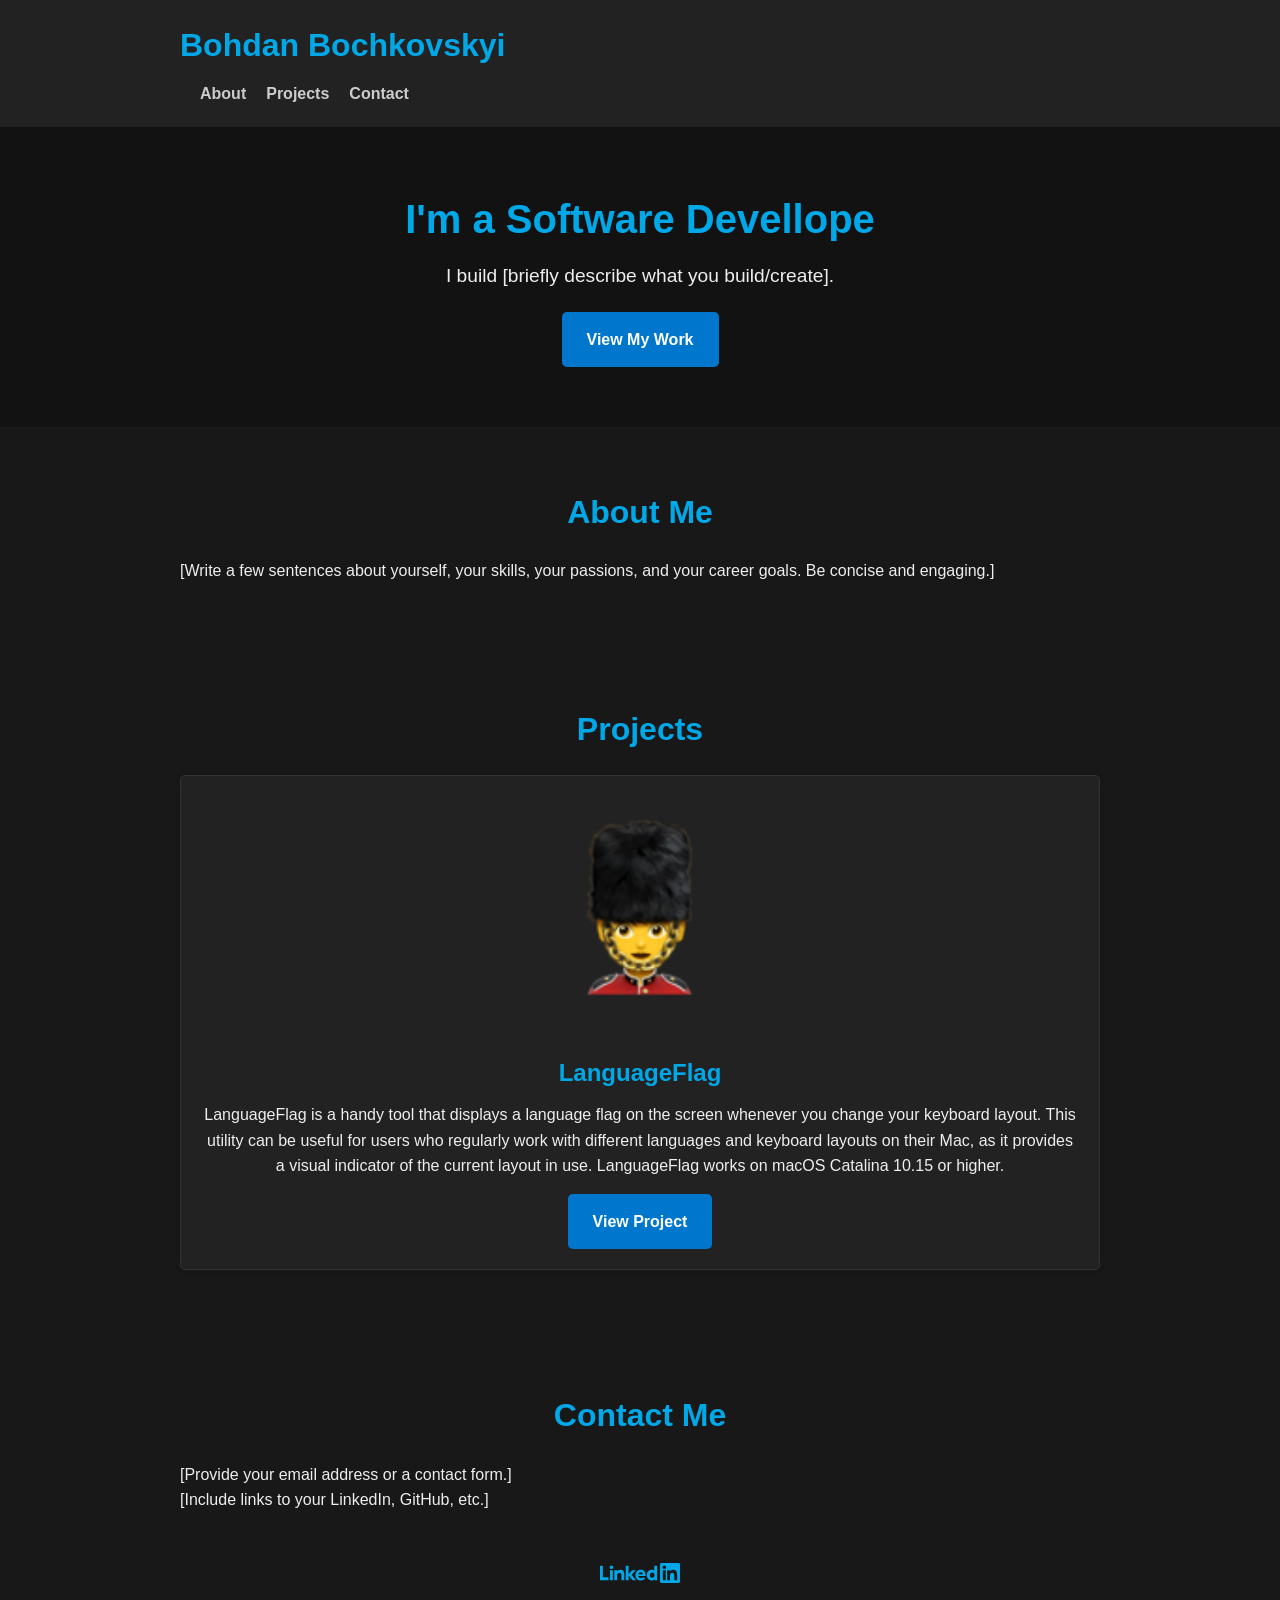
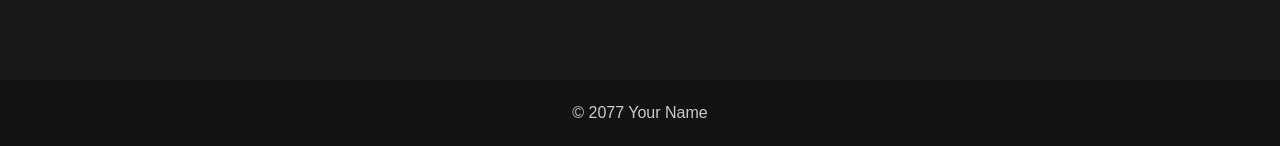
==== index.html @ b5642a47 "No-ticket: Init" ====
<!DOCTYPE html>
<html lang="en">
<head>
    <meta charset="UTF-8">
    <meta name="viewport" content="width=device-width, initial-scale=1.0">
    <title>Bohdan Bochkovskyi - Software Developer</title>
    <link rel="stylesheet" href="style.css">
</head>
<body>
    <header>
        <div class="container">
            <h1>Bohdan Bochkovskyi</h1>
            <nav>
                <ul>
                    <li><a href="#about">About</a></li>
                    <li><a href="#projects">Projects</a></li>
                    <li><a href="#contact">Contact</a></li>
                </ul>
            </nav>
        </div>
    </header>

    <main>
        <section id="intro" class="hero">
            <div class="container">
                <h2>I'm a Software Devellope</h2>
                <p>I build [briefly describe what you build/create].</p>
                <a href="#projects" class="button">View My Work</a>
            </div>
        </section>

        <section id="about">
            <div class="container">
                <h2>About Me</h2>
                <p>
                    [Write a few sentences about yourself, your skills, your passions, and your career goals. Be concise and engaging.]
                </p>
            </div>
        </section>

        <section id="projects">
            <div class="container">
                <h2>Projects</h2>
                <div class="projects-grid">
                    </div>
            </div>
        </section>

        <section id="contact">
            <div class="container">
                <h2>Contact Me</h2>
                <p>
                    [Provide your email address or a contact form.]
                </p>
                <p>
                    [Include links to your LinkedIn, GitHub, etc.]
                </p>
                <div class="social-links">
                    <a href="https://www.linkedin.com/in/bohdanbochkovskyi/" target="_blank">
                      <img src="images/linkedin-logo.svg" alt="LinkedIn Profile">
                    </a>
                    </div>
            </div>
        </section>
    </main>

    <footer>
        <p>© 2077 Your Name</p>
    </footer>

    <script src="script.js"></script>
</body>
</html>
---- style.css ----
/* Basic Reset */
* {
    margin: 0;
    padding: 0;
    box-sizing: border-box;
}

body {
    font-family: 'Segoe UI', Tahoma, Geneva, Verdana, sans-serif;
    line-height: 1.6;
    color: #eee;
    background-color: #181818;
    font-size: 100%;
}

.container {
    max-width: 60rem;
    margin: 0 auto;
    padding: 0 1.25rem; 
}

/* Header */
header {
    background-color: #222;
    padding: 1.25rem 0; 
    box-shadow: 0 0.125rem 0.3125rem rgba(0, 0, 0, 0.2);
}

header h1 {
    font-size: 2rem; 
    font-weight: bold;
    color: #00a8e8;
}

nav ul {
    list-style: none;
    display: flex;
    margin-top: 0.625rem; 
}

nav li {
    margin-left: 1.25rem; 
}

nav a {
    text-decoration: none;
    color: #ccc;
    font-weight: 600;
}

nav a:hover {
    color: #00a8e8;
}

/* Hero Section */
.hero {
    background-color: #121212;
    padding: 3.75rem 0; 
    text-align: center;
}

.hero h2 {
    font-size: 2.5rem; 
    margin-bottom: 0.625rem; 
    color: #00a8e8;
}

.hero p {
    font-size: 1.2rem; 
    margin-bottom: 1.25rem; 
}

.button {
    display: inline-block;
    background-color: #0077cc;
    color: #fff;
    padding: 0.9375rem 1.5625rem;
    text-decoration: none;
    border-radius: 0.3125rem;
    font-weight: bold;
    transition: background-color 0.3s ease;
    border: none;
}

.button:hover {
    background-color: #00a8e8;
}

/* Sections (About, Projects, Contact) */
section {
    padding: 3.75rem 0; 
}

section h2 {
    font-size: 2rem; 
    margin-bottom: 1.25rem; 
    text-align: center;
    color: #00a8e8;
}

/* Projects Grid */
.projects-grid {
    display: grid;
    grid-template-columns: repeat(auto-fit, minmax(15.625rem, 1fr));
    gap: 1.25rem; 
}

/* Project Card */
.project-card {
    text-align: center;
    background-color: #222;
    border: 0.0625rem solid #333;
    padding: 1.25rem; 
    border-radius: 0.3125rem;
    box-shadow: 0 0.125rem 0.3125rem rgba(0, 0, 0, 0.1);
}

.project-card img {
    width: 15rem;
    width: 15rem;
    margin-bottom: 0.625rem; 
    border-radius: 0.3125rem;
}

.project-card h3 {
    font-size: 1.5rem;
    margin-bottom: 0.625rem; 
    color: #00a8e8;
}

.project-card p {
    margin-bottom: 0.9375rem;
}

.project-card .button {
    background-color: #0077cc;
}

.project-card .button:hover {
    background-color: #00a8e8;
}

.social-links {
    margin-top: 1.25rem; 
    text-align: center;
}

.social-links a {
    display: inline-block;
    margin: 0 0.625rem; 
}

.social-links img {
    width: 5rem;
    height: 5rem;
    transition: transform 0.2s ease;
}

.social-links a:hover img {
    transform: scale(1.1);
}

/* Footer */
footer {
    background-color: #121212;
    color: #ccc;
    text-align: center;
    padding: 1.25rem 0; 
}
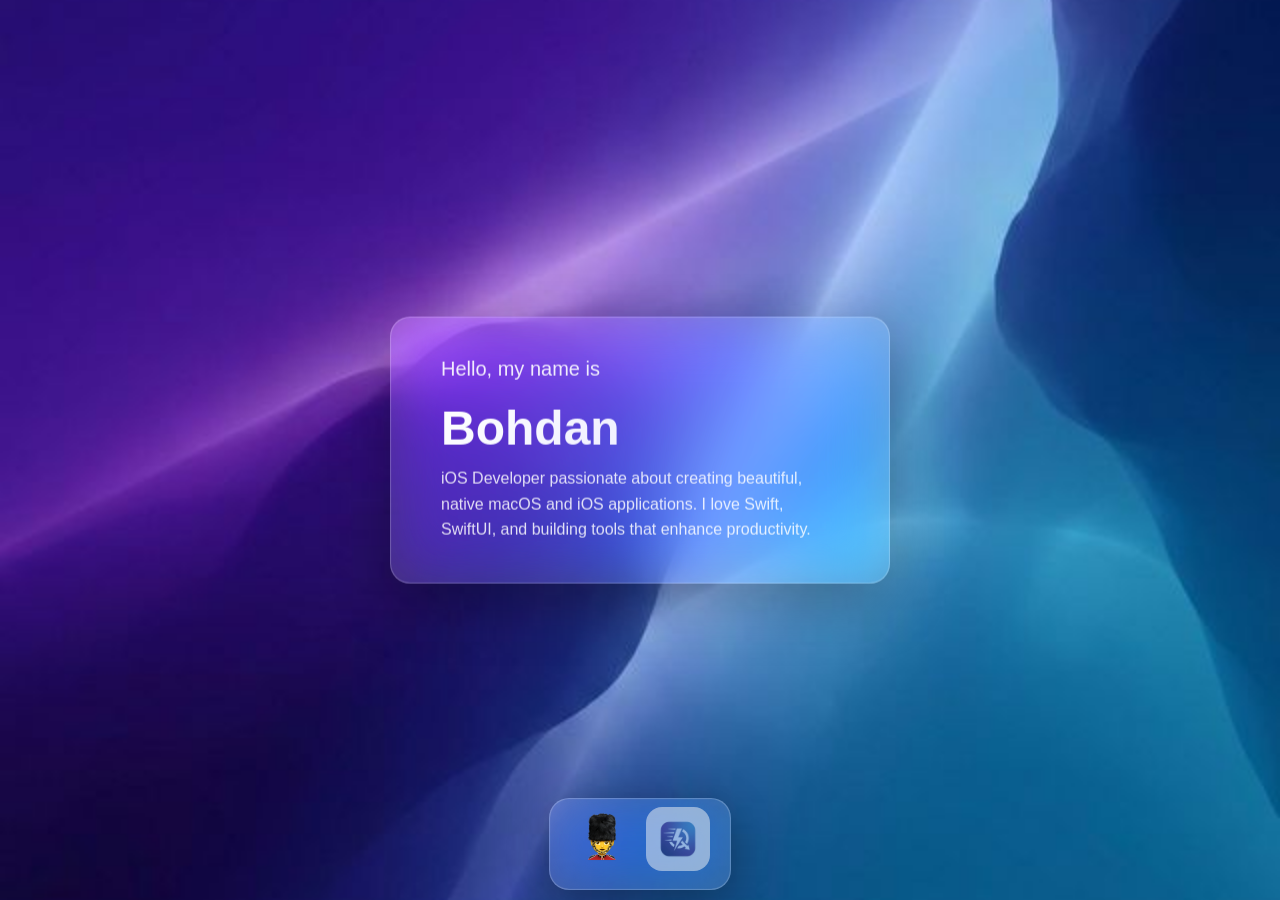
==== commit 8bc4d293: "Initial commit: extract styles/scripts, set up GitHub Pages URLs" ====
--- a/index.html
+++ b/index.html
@@ -1,73 +1,129 @@
 <!DOCTYPE html>
 <html lang="en">
+
 <head>
     <meta charset="UTF-8">
     <meta name="viewport" content="width=device-width, initial-scale=1.0">
-    <title>Bohdan Bochkovskyi - Software Developer</title>
-    <link rel="stylesheet" href="style.css">
+    <title>Bohdan — iOS & macOS Developer | Swift & SwiftUI Apps</title>
+    <meta name="description"
+        content="Bohdan is an iOS and macOS developer who builds beautiful, native applications with Swift and SwiftUI. Explore apps like LanguageFlag and more.">
+    <link rel="canonical" href="https://bohdan-ios.github.io/">
+
+    <!-- Open Graph -->
+    <meta property="og:type" content="website">
+    <meta property="og:url" content="https://bohdan-ios.github.io/">
+    <meta property="og:title" content="Bohdan — iOS & macOS Developer | Swift & SwiftUI Apps">
+    <meta property="og:description"
+        content="iOS and macOS developer building beautiful, native applications with Swift and SwiftUI.">
+    <meta property="og:image" content="https://bohdan-ios.github.io/assets/wallpaper.png">
+
+    <!-- Twitter Card -->
+    <meta name="twitter:card" content="summary_large_image">
+    <meta name="twitter:title" content="Bohdan — iOS & macOS Developer | Swift & SwiftUI Apps">
+    <meta name="twitter:description"
+        content="iOS and macOS developer building beautiful, native applications with Swift and SwiftUI.">
+    <meta name="twitter:image" content="https://bohdan-ios.github.io/assets/wallpaper.png">
+
+    <!-- Favicon -->
+    <link rel="icon" type="image/svg+xml" href="favicon.svg">
+
+    <!-- Preload LCP image -->
+    <link rel="preload" as="image" href="assets/wallpaper.png">
+
+    <link rel="stylesheet" href="styles.css">
 </head>
+
 <body>
-    <header>
-        <div class="container">
-            <h1>Bohdan Bochkovskyi</h1>
-            <nav>
-                <ul>
-                    <li><a href="#about">About</a></li>
-                    <li><a href="#projects">Projects</a></li>
-                    <li><a href="#contact">Contact</a></li>
-                </ul>
+    <!-- Skip Link -->
+    <a href="#main-content" class="skip-link">Skip to main content</a>
+
+    <main id="main-content">
+        <!-- macOS Desktop View -->
+        <div class="macos-desktop">
+            <!-- Note Widget -->
+            <div class="note-widget">
+                <div class="greeting">Hello, my name is</div>
+                <h1>Bohdan</h1>
+                <div class="summary">
+                    iOS Developer passionate about creating beautiful, native macOS and iOS applications.
+                    I love Swift, SwiftUI, and building tools that enhance productivity.
+                </div>
+            </div>
+
+            <!-- macOS Dock -->
+            <nav class="macos-dock" aria-label="Application dock">
+                <button class="dock-icon" data-tooltip="LanguageFlag" aria-label="Open LanguageFlag app preview"
+                    id="dockLanguageFlag">
+                    <img src="assets/languageflag-icon.png" alt="LanguageFlag" width="64" height="64">
+                </button>
+                <button class="dock-icon disabled" data-tooltip="QuickOpenApp (Coming Soon)"
+                    aria-label="QuickOpenApp — coming soon" aria-disabled="true">
+                    <img src="assets/quickopenapp-icon.png" alt="QuickOpenApp" width="64" height="64">
+                </button>
             </nav>
         </div>
-    </header>
 
-    <main>
-        <section id="intro" class="hero">
-            <div class="container">
-                <h2>I'm a Software Devellope</h2>
-                <p>I build [briefly describe what you build/create].</p>
-                <a href="#projects" class="button">View My Work</a>
+        <!-- App Preview Window -->
+        <div class="app-modal" id="appModal" role="dialog" aria-modal="true" aria-label="LanguageFlag app preview"
+            aria-hidden="true">
+            <div class="app-window">
+                <div class="app-window-titlebar">
+                    <div class="window-buttons">
+                        <button class="window-button close" aria-label="Close window" id="closeModalBtn"></button>
+                        <button class="window-button minimize" aria-label="Minimize window"></button>
+                        <button class="window-button maximize" aria-label="Maximize window"></button>
+                    </div>
+                </div>
+                <div class="app-window-content">
+                    <img src="assets/languageflag-icon.png" alt="LanguageFlag" class="app-icon-large" width="120"
+                        height="120" loading="lazy">
+                    <h2>LanguageFlag</h2>
+                    <p>
+                        Beautiful, minimal flag indicator that shows your active language layout on macOS.
+                        Perfect for multilingual users.
+                    </p>
+                    <a href="https://bohdan-ios.github.io/languageflag-website/" class="app-link-button"
+                        id="appWebsiteLink">Visit Website</a>
+                </div>
             </div>
-        </section>
+        </div>
 
-        <section id="about">
-            <div class="container">
-                <h2>About Me</h2>
-                <p>
-                    [Write a few sentences about yourself, your skills, your passions, and your career goals. Be concise and engaging.]
-                </p>
+        <!-- iOS Mobile View -->
+        <div class="ios-mobile">
+            <!-- Status Bar -->
+            <div class="status-bar" aria-hidden="true">
+                <span>9:41</span>
+                <span>📶 WiFi 🔋</span>
             </div>
-        </section>
 
-        <section id="projects">
-            <div class="container">
-                <h2>Projects</h2>
-                <div class="projects-grid">
-                    </div>
+            <!-- Profile Card -->
+            <div class="ios-card">
+                <div class="greeting">Hello, my name is</div>
+                <h2>Bohdan</h2>
+                <div class="summary">
+                    iOS Developer passionate about creating beautiful, native macOS and iOS applications.
+                    I love Swift, SwiftUI, and building tools that enhance productivity.
+                </div>
             </div>
-        </section>
 
-        <section id="contact">
-            <div class="container">
-                <h2>Contact Me</h2>
-                <p>
-                    [Provide your email address or a contact form.]
-                </p>
-                <p>
-                    [Include links to your LinkedIn, GitHub, etc.]
-                </p>
-                <div class="social-links">
-                    <a href="https://www.linkedin.com/in/bohdanbochkovskyi/" target="_blank">
-                      <img src="images/linkedin-logo.svg" alt="LinkedIn Profile">
-                    </a>
-                    </div>
+            <!-- My Apps Title -->
+            <div class="my-apps-heading">My Apps</div>
+
+            <!-- App Grid -->
+            <div class="app-grid">
+                <button class="ios-app-icon" aria-label="Open LanguageFlag app preview" id="iosLanguageFlag">
+                    <img src="assets/languageflag-icon.png" alt="LanguageFlag" width="60" height="60" loading="lazy">
+                    <span>LanguageFlag</span>
+                </button>
+                <div class="ios-app-icon disabled" aria-disabled="true">
+                    <img src="assets/quickopenapp-icon.png" alt="QuickOpenApp" width="60" height="60" loading="lazy">
+                    <span>QuickOpenApp</span>
+                </div>
             </div>
-        </section>
+        </div>
     </main>
-
-    <footer>
-        <p>© 2077 Your Name</p>
-    </footer>
 
     <script src="script.js"></script>
 </body>
+
 </html>
--- a/styles.css
+++ b/styles.css
@@ -0,0 +1,447 @@
+* {
+    margin: 0;
+    padding: 0;
+    box-sizing: border-box;
+}
+
+body {
+    font-family: -apple-system, BlinkMacSystemFont, 'SF Pro Display', 'Segoe UI', Roboto, sans-serif;
+    overflow: hidden;
+    width: 100vw;
+    height: 100vh;
+}
+
+/* ============ SKIP LINK ============ */
+.skip-link {
+    position: absolute;
+    top: -100%;
+    left: 16px;
+    background: #667eea;
+    color: white;
+    padding: 12px 24px;
+    border-radius: 0 0 8px 8px;
+    font-weight: 600;
+    text-decoration: none;
+    z-index: 10000;
+    transition: top 0.2s;
+}
+
+.skip-link:focus {
+    top: 0;
+}
+
+/* ============ BUTTON RESETS ============ */
+button.dock-icon,
+button.ios-app-icon,
+button.window-button {
+    border: none;
+    background: none;
+    padding: 0;
+    font: inherit;
+    color: inherit;
+    outline: none;
+}
+
+/* ============ FOCUS-VISIBLE ============ */
+:focus-visible {
+    outline: 2px solid #667eea;
+    outline-offset: 3px;
+    border-radius: 4px;
+}
+
+button.window-button:focus-visible {
+    outline-offset: 2px;
+    border-radius: 50%;
+}
+
+.app-link-button:focus-visible {
+    outline: 2px solid #fff;
+    outline-offset: 3px;
+}
+
+/* ============ macOS DESKTOP DESIGN ============ */
+.macos-desktop {
+    display: none;
+    width: 100%;
+    height: 100vh;
+    background: url('assets/wallpaper.png') center/cover no-repeat;
+    position: relative;
+}
+
+@media (min-width: 768px) {
+    .macos-desktop {
+        display: block;
+    }
+
+    .ios-mobile {
+        display: none !important;
+    }
+}
+
+/* Note Widget */
+.note-widget {
+    position: absolute;
+    top: 50%;
+    left: 50%;
+    transform: translate(-50%, -50%);
+    background: rgba(255, 255, 255, 0.15);
+    backdrop-filter: blur(30px) saturate(180%);
+    -webkit-backdrop-filter: blur(30px) saturate(180%);
+    border-radius: 20px;
+    padding: 40px 50px;
+    box-shadow: 0 20px 60px rgba(0, 0, 0, 0.3), 0 0 1px rgba(255, 255, 255, 0.2) inset;
+    border: 1px solid rgba(255, 255, 255, 0.2);
+    max-width: 500px;
+    color: white;
+}
+
+.note-widget h1 {
+    font-size: 48px;
+    font-weight: 700;
+    margin-bottom: 10px;
+    background: linear-gradient(135deg, #fff 0%, #e0e0ff 100%);
+    -webkit-background-clip: text;
+    -webkit-text-fill-color: transparent;
+    background-clip: text;
+}
+
+.note-widget .greeting {
+    font-size: 20px;
+    color: rgba(255, 255, 255, 0.9);
+    margin-bottom: 20px;
+    font-weight: 500;
+}
+
+.note-widget .summary {
+    font-size: 16px;
+    line-height: 1.6;
+    color: rgba(255, 255, 255, 0.85);
+}
+
+/* macOS Dock */
+.macos-dock {
+    position: absolute;
+    bottom: 10px;
+    left: 50%;
+    transform: translateX(-50%);
+    background: rgba(255, 255, 255, 0.15);
+    backdrop-filter: blur(30px) saturate(180%);
+    -webkit-backdrop-filter: blur(30px) saturate(180%);
+    border-radius: 20px;
+    padding: 8px 20px 18px;
+    display: flex;
+    gap: 12px;
+    align-items: flex-end;
+    box-shadow: 0 10px 40px rgba(0, 0, 0, 0.3), 0 0 1px rgba(255, 255, 255, 0.2) inset;
+    border: 1px solid rgba(255, 255, 255, 0.2);
+    z-index: 100;
+}
+
+.dock-icon {
+    width: 64px;
+    height: 64px;
+    border-radius: 16px;
+    cursor: pointer;
+    transition: transform 0.3s cubic-bezier(0.16, 1, 0.3, 1), filter 0.3s cubic-bezier(0.16, 1, 0.3, 1);
+    position: relative;
+}
+
+.dock-icon:hover {
+    transform: translateY(-15px) scale(1.15);
+}
+
+.dock-icon.disabled {
+    opacity: 0.5;
+    cursor: not-allowed;
+    filter: grayscale(0.5);
+}
+
+.dock-icon.disabled:hover {
+    transform: none;
+}
+
+.dock-icon img {
+    width: 100%;
+    height: 100%;
+    border-radius: 16px;
+}
+
+/* Tooltip */
+.dock-icon::before {
+    content: attr(data-tooltip);
+    position: absolute;
+    bottom: 80px;
+    left: 50%;
+    transform: translateX(-50%);
+    background: rgba(0, 0, 0, 0.85);
+    color: white;
+    padding: 6px 12px;
+    border-radius: 8px;
+    font-size: 13px;
+    white-space: nowrap;
+    opacity: 0;
+    pointer-events: none;
+    transition: opacity 0.3s;
+}
+
+.dock-icon:hover::before {
+    opacity: 1;
+}
+
+/* Active indicator dot */
+.dock-icon.active::after {
+    content: '';
+    position: absolute;
+    bottom: -10px;
+    left: 50%;
+    transform: translateX(-50%);
+    width: 4px;
+    height: 4px;
+    background: rgba(255, 255, 255, 0.9);
+    border-radius: 50%;
+}
+
+/* ============ iOS MOBILE DESIGN ============ */
+.ios-mobile {
+    display: block;
+    width: 100%;
+    height: 100vh;
+    background: linear-gradient(135deg, #667eea 0%, #764ba2 100%);
+    overflow-y: auto;
+    padding: 60px 20px 20px;
+}
+
+@media (min-width: 768px) {
+    .ios-mobile {
+        display: none;
+    }
+}
+
+/* iOS Status Bar */
+.status-bar {
+    position: fixed;
+    top: 0;
+    left: 0;
+    right: 0;
+    height: 44px;
+    background: rgba(0, 0, 0, 0.1);
+    backdrop-filter: blur(20px);
+    -webkit-backdrop-filter: blur(20px);
+    display: flex;
+    justify-content: space-between;
+    align-items: center;
+    padding: 0 20px;
+    color: white;
+    font-size: 14px;
+    font-weight: 600;
+    z-index: 100;
+}
+
+/* iOS Card */
+.ios-card {
+    background: rgba(255, 255, 255, 0.95);
+    border-radius: 20px;
+    padding: 30px;
+    margin-bottom: 20px;
+    box-shadow: 0 10px 30px rgba(0, 0, 0, 0.2);
+}
+
+.ios-card h2 {
+    font-size: 36px;
+    font-weight: 700;
+    margin-bottom: 8px;
+    color: #1d1d1f;
+}
+
+.ios-card .greeting {
+    font-size: 18px;
+    color: #666;
+    margin-bottom: 16px;
+}
+
+.ios-card .summary {
+    font-size: 16px;
+    line-height: 1.6;
+    color: #333;
+}
+
+/* iOS App Grid */
+.app-grid {
+    display: grid;
+    grid-template-columns: repeat(4, 1fr);
+    gap: 20px;
+    margin-top: 30px;
+}
+
+.ios-app-icon {
+    display: flex;
+    flex-direction: column;
+    align-items: center;
+    text-decoration: none;
+    cursor: pointer;
+}
+
+.ios-app-icon img {
+    width: 60px;
+    height: 60px;
+    border-radius: 14px;
+    box-shadow: 0 4px 12px rgba(0, 0, 0, 0.15);
+    margin-bottom: 8px;
+    transition: transform 0.2s;
+}
+
+.ios-app-icon.disabled img {
+    opacity: 0.5;
+    filter: grayscale(0.5);
+}
+
+.ios-app-icon:active img {
+    transform: scale(0.95);
+}
+
+.ios-app-icon span {
+    color: white;
+    font-size: 12px;
+    font-weight: 500;
+    text-align: center;
+    text-shadow: 0 1px 3px rgba(0, 0, 0, 0.3);
+}
+
+.ios-app-icon.disabled span {
+    opacity: 0.6;
+}
+
+/* My Apps Heading */
+.my-apps-heading {
+    color: white;
+    font-size: 24px;
+    font-weight: 700;
+    margin: 30px 0 20px;
+    text-shadow: 0 2px 4px rgba(0, 0, 0, 0.2);
+}
+
+/* ============ APP PREVIEW WINDOW (Draggable) ============ */
+.app-modal {
+    display: none;
+    position: absolute;
+    top: 100px;
+    left: 50%;
+    transform: translateX(-50%);
+    z-index: 10;
+}
+
+.app-modal.show {
+    display: block;
+}
+
+.app-window {
+    background: white;
+    border-radius: 12px;
+    width: 500px;
+    overflow: hidden;
+    box-shadow: 0 20px 60px rgba(0, 0, 0, 0.4);
+    cursor: default;
+}
+
+.app-window-titlebar {
+    background: linear-gradient(to bottom, #f5f5f5, #e5e5e5);
+    padding: 12px 16px;
+    display: flex;
+    align-items: center;
+    gap: 8px;
+    border-bottom: 1px solid #d0d0d0;
+    cursor: move;
+    user-select: none;
+    -webkit-user-select: none;
+}
+
+.window-buttons {
+    display: flex;
+    gap: 8px;
+}
+
+.window-button {
+    width: 12px;
+    height: 12px;
+    border-radius: 50%;
+    cursor: pointer;
+    transition: filter 0.2s;
+}
+
+.window-button:hover {
+    filter: brightness(0.9);
+}
+
+.window-button.close {
+    background: #ff5f57;
+}
+
+.window-button.minimize {
+    background: #ffbd2e;
+}
+
+.window-button.maximize {
+    background: #28ca42;
+}
+
+.app-window-content {
+    padding: 40px;
+    text-align: center;
+}
+
+.app-icon-large {
+    width: 120px;
+    height: 120px;
+    border-radius: 24px;
+    margin: 0 auto 24px;
+    box-shadow: 0 10px 30px rgba(0, 0, 0, 0.15);
+}
+
+.app-window-content h2 {
+    font-size: 32px;
+    font-weight: 700;
+    color: #1d1d1f;
+    margin-bottom: 12px;
+}
+
+.app-window-content p {
+    font-size: 16px;
+    line-height: 1.6;
+    color: #666;
+    margin-bottom: 32px;
+}
+
+.app-link-button {
+    display: inline-block;
+    background: linear-gradient(135deg, #667eea 0%, #764ba2 100%);
+    color: white;
+    text-decoration: none;
+    padding: 14px 32px;
+    border-radius: 10px;
+    font-weight: 600;
+    font-size: 16px;
+    transition: transform 0.2s, box-shadow 0.2s;
+    box-shadow: 0 4px 15px rgba(102, 126, 234, 0.4);
+}
+
+.app-link-button:hover {
+    transform: translateY(-2px);
+    box-shadow: 0 6px 20px rgba(102, 126, 234, 0.5);
+}
+
+.app-link-button:active {
+    transform: translateY(0);
+}
+
+/* ============ REDUCED MOTION ============ */
+@media (prefers-reduced-motion: reduce) {
+
+    *,
+    *::before,
+    *::after {
+        animation-duration: 0.01ms !important;
+        animation-iteration-count: 1 !important;
+        transition-duration: 0.01ms !important;
+        scroll-behavior: auto !important;
+    }
+}
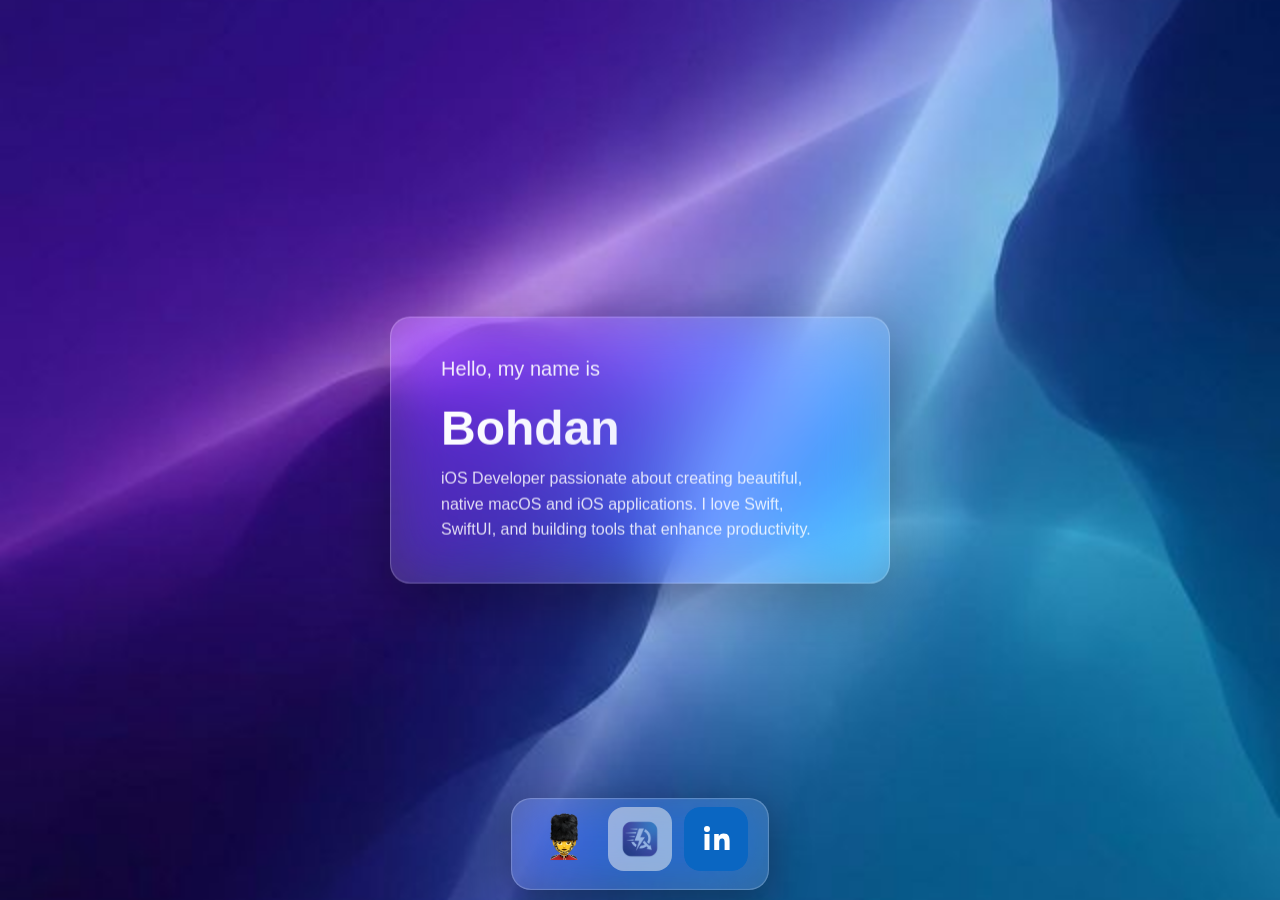
==== commit 4e03857e: "Initial commit: personal site with external CSS/JS, GitHub Pages URLs, LinkedIn dock icon" ====
--- a/index.html
+++ b/index.html
@@ -60,6 +60,10 @@
                     aria-label="QuickOpenApp — coming soon" aria-disabled="true">
                     <img src="assets/quickopenapp-icon.png" alt="QuickOpenApp" width="64" height="64">
                 </button>
+                <a href="https://linkedin.com/in/bohdanbochkovskyi" target="_blank" rel="noopener" class="dock-icon"
+                    data-tooltip="LinkedIn" aria-label="Open LinkedIn profile">
+                    <img src="assets/linkedin-icon.svg" alt="LinkedIn" width="64" height="64">
+                </a>
             </nav>
         </div>
 
@@ -82,8 +86,8 @@
                         Beautiful, minimal flag indicator that shows your active language layout on macOS.
                         Perfect for multilingual users.
                     </p>
-                    <a href="https://bohdan-ios.github.io/languageflag-website/" class="app-link-button"
-                        id="appWebsiteLink">Visit Website</a>
+                    <a href="https://bohdan-ios.github.io/languageflag-website/" target="_blank" rel="noopener"
+                        class="app-link-button" id="appWebsiteLink">Visit Website</a>
                 </div>
             </div>
         </div>
--- a/styles.css
+++ b/styles.css
@@ -40,6 +40,11 @@
     font: inherit;
     color: inherit;
     outline: none;
+}
+
+a.dock-icon {
+    text-decoration: none;
+    display: inline-block;
 }
 
 /* ============ FOCUS-VISIBLE ============ */
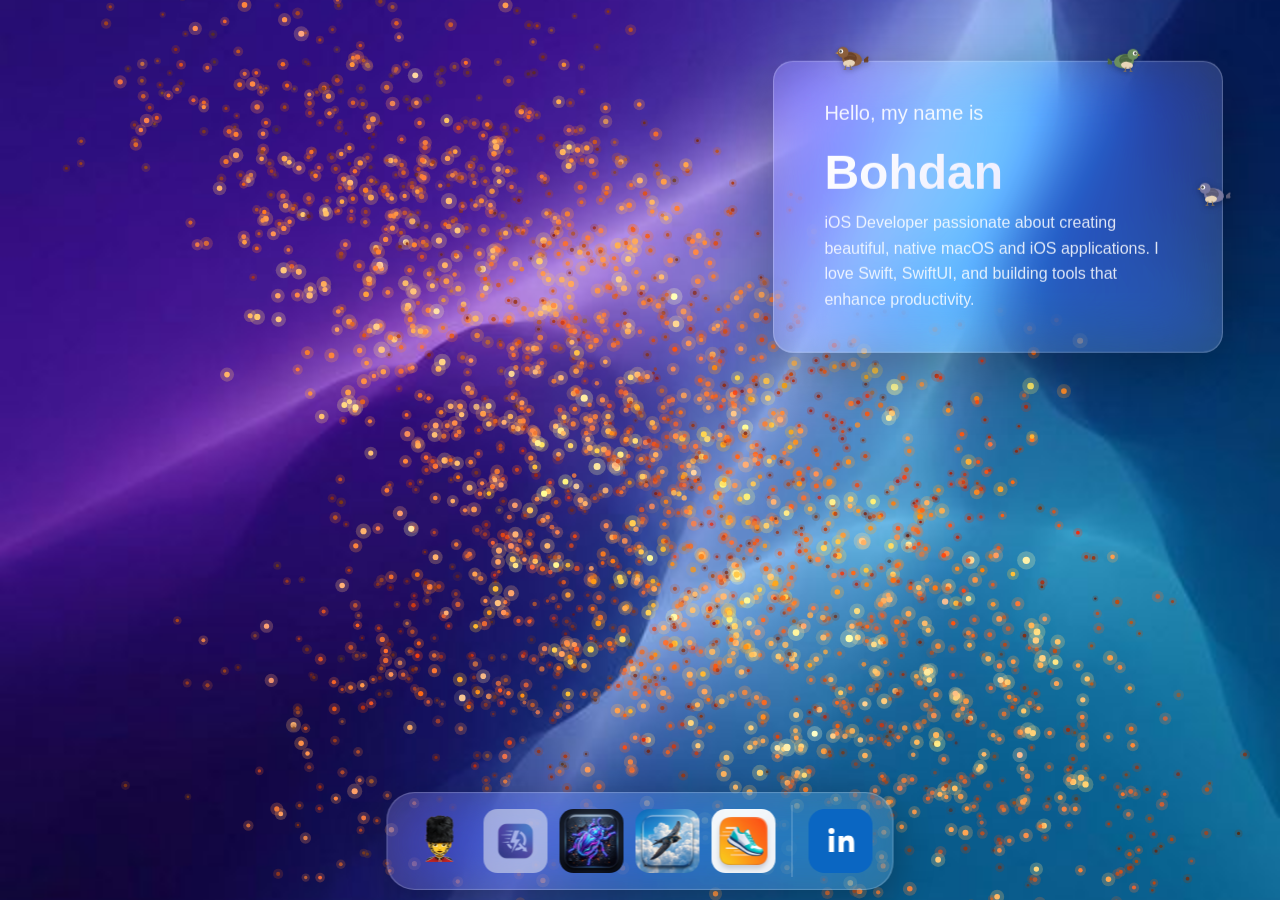
==== commit 7625afe8: "Update game icons and UI spacing for macOS and iOS style details" ====
--- a/index.html
+++ b/index.html
@@ -40,8 +40,16 @@
     <main id="main-content">
         <!-- macOS Desktop View -->
         <div class="macos-desktop">
+            <!-- Particle Swift Bird Background -->
+            <canvas id="particleBirdCanvas" class="particle-canvas" aria-hidden="true"></canvas>
+
             <!-- Note Widget -->
             <div class="note-widget">
+                <!-- Interactive Birds -->
+                <canvas class="widget-bird bird-1" width="36" height="28" title="Swift Bird"></canvas>
+                <canvas class="widget-bird bird-2" width="36" height="28" title="Swift Bird"></canvas>
+                <canvas class="widget-bird bird-3" width="36" height="28" title="Swift Bird"></canvas>
+
                 <div class="greeting">Hello, my name is</div>
                 <h1>Bohdan</h1>
                 <div class="summary">
@@ -60,6 +68,19 @@
                     aria-label="QuickOpenApp — coming soon" aria-disabled="true">
                     <img src="assets/quickopenapp-icon.png" alt="QuickOpenApp" width="64" height="64">
                 </button>
+                <button class="dock-icon" data-tooltip="Bug Squasher" aria-label="Open Bug Squasher game"
+                    id="dockBugSquasher">
+                    <img src="assets/realistic-squasher-icon.png" alt="Bug Squasher" width="64" height="64">
+                </button>
+                <button class="dock-icon" data-tooltip="Flappy Swift" aria-label="Open Flappy Swift game"
+                    id="dockFlappySwift">
+                    <img src="assets/realistic-flappy-icon.png" alt="Flappy Swift" width="64" height="64">
+                </button>
+                <button class="dock-icon" data-tooltip="Swift Runner" aria-label="Open Swift Runner game"
+                    id="dockSwiftRunner">
+                    <img src="assets/simple-runner-icon.png" alt="Swift Runner" width="64" height="64">
+                </button>
+                <div class="dock-divider"></div>
                 <a href="https://linkedin.com/in/bohdanbochkovskyi" target="_blank" rel="noopener" class="dock-icon"
                     data-tooltip="LinkedIn" aria-label="Open LinkedIn profile">
                     <img src="assets/linkedin-icon.svg" alt="LinkedIn" width="64" height="64">
@@ -86,8 +107,64 @@
                         Beautiful, minimal flag indicator that shows your active language layout on macOS.
                         Perfect for multilingual users.
                     </p>
-                    <a href="https://bohdan-ios.github.io/languageflag-website/" target="_blank" rel="noopener"
-                        class="app-link-button" id="appWebsiteLink">Visit Website</a>
+                    <div class="mobile-action-container">
+                        <a href="https://bohdan-ios.github.io/languageflag-website/" target="_blank" rel="noopener"
+                            class="app-link-button" id="appWebsiteLink">Visit Website</a>
+                        <button class="ios-action-close">Close</button>
+                    </div>
+                </div>
+            </div>
+        </div>
+
+        <!-- Bug Squasher Game Window -->
+        <div class="app-modal" id="bugSquasherModal" role="dialog" aria-modal="true" aria-label="Bug Squasher game"
+            aria-hidden="true">
+            <div class="app-window game-window">
+                <div class="app-window-titlebar">
+                    <div class="window-buttons">
+                        <button class="window-button close" aria-label="Close window" id="closeBugSquasher"></button>
+                        <button class="window-button minimize" aria-label="Minimize window"></button>
+                        <button class="window-button maximize" aria-label="Maximize window"></button>
+                    </div>
+                    <span class="window-title">Bug Squasher — Xcode Debug Console</span>
+                    <button class="mobile-close-btn" aria-label="Done">Done</button>
+                </div>
+                <div class="game-container" id="bugSquasherGame"></div>
+            </div>
+        </div>
+
+        <!-- Flappy Swift Game Window -->
+        <div class="app-modal" id="flappySwiftModal" role="dialog" aria-modal="true" aria-label="Flappy Swift game"
+            aria-hidden="true">
+            <div class="app-window game-window">
+                <div class="app-window-titlebar">
+                    <div class="window-buttons">
+                        <button class="window-button close" aria-label="Close window" id="closeFlappySwift"></button>
+                        <button class="window-button minimize" aria-label="Minimize window"></button>
+                        <button class="window-button maximize" aria-label="Maximize window"></button>
+                    </div>
+                    <span class="window-title">Flappy Swift — Simulator</span>
+                </div>
+                <div class="game-container" id="flappySwiftGame">
+                    <canvas id="flappyCanvas" width="550" height="600"></canvas>
+                </div>
+            </div>
+        </div>
+
+        <!-- Swift Runner Game Window -->
+        <div class="app-modal" id="swiftRunnerModal" role="dialog" aria-modal="true" aria-label="Swift Runner game"
+            aria-hidden="true">
+            <div class="app-window game-window game-window-wide">
+                <div class="app-window-titlebar">
+                    <div class="window-buttons">
+                        <button class="window-button close" aria-label="Close window" id="closeSwiftRunner"></button>
+                        <button class="window-button minimize" aria-label="Minimize window"></button>
+                        <button class="window-button maximize" aria-label="Maximize window"></button>
+                    </div>
+                    <span class="window-title">Swift Runner — Xcode Workspace</span>
+                </div>
+                <div class="game-container" id="swiftRunnerGame">
+                    <canvas id="runnerCanvas" width="700" height="450"></canvas>
                 </div>
             </div>
         </div>
@@ -123,11 +200,37 @@
                     <img src="assets/quickopenapp-icon.png" alt="QuickOpenApp" width="60" height="60" loading="lazy">
                     <span>QuickOpenApp</span>
                 </div>
+                <button class="ios-app-icon hide-on-ios" aria-label="Open Bug Squasher game"
+                    onclick="document.getElementById('dockBugSquasher').click()">
+                    <img src="assets/realistic-squasher-icon.png" alt="Bug Squasher" width="60" height="60"
+                        loading="lazy">
+                    <span>Bug Squasher</span>
+                </button>
+                <button class="ios-app-icon hide-on-ios" aria-label="Open Flappy Swift game"
+                    onclick="document.getElementById('dockFlappySwift').click()">
+                    <img src="assets/realistic-flappy-icon.png" alt="Flappy Swift" width="60" height="60"
+                        loading="lazy">
+                    <span>Flappy Swift</span>
+                </button>
+                <button class="ios-app-icon hide-on-ios" aria-label="Open Swift Runner game"
+                    onclick="document.getElementById('dockSwiftRunner').click()">
+                    <img src="assets/simple-runner-icon.png" alt="Swift Runner" width="60" height="60" loading="lazy">
+                    <span>Swift Runner</span>
+                </button>
+                <a href="https://linkedin.com/in/bohdanbochkovskyi" target="_blank" rel="noopener" class="ios-app-icon"
+                    style="text-decoration: none;">
+                    <img src="assets/linkedin-icon.svg" alt="LinkedIn" width="60" height="60" loading="lazy">
+                    <span>LinkedIn</span>
+                </a>
             </div>
         </div>
     </main>
 
     <script src="script.js"></script>
+    <script src="bug-squasher.js"></script>
+    <script src="flappy-swift.js"></script>
+    <script src="swift-runner.js"></script>
+    <script src="particle-bird.js"></script>
 </body>
 
 </html>
--- a/styles.css
+++ b/styles.css
@@ -86,8 +86,9 @@
 /* Note Widget */
 .note-widget {
     position: absolute;
-    top: 50%;
-    left: 50%;
+    top: 23%;
+    left: 78%;
+    /* Shifted right so bird is fully visible */
     transform: translate(-50%, -50%);
     background: rgba(255, 255, 255, 0.15);
     backdrop-filter: blur(30px) saturate(180%);
@@ -96,7 +97,7 @@
     padding: 40px 50px;
     box-shadow: 0 20px 60px rgba(0, 0, 0, 0.3), 0 0 1px rgba(255, 255, 255, 0.2) inset;
     border: 1px solid rgba(255, 255, 255, 0.2);
-    max-width: 500px;
+    width: 450px;
     color: white;
 }
 
@@ -132,20 +133,28 @@
     background: rgba(255, 255, 255, 0.15);
     backdrop-filter: blur(30px) saturate(180%);
     -webkit-backdrop-filter: blur(30px) saturate(180%);
-    border-radius: 20px;
-    padding: 8px 20px 18px;
+    border-radius: 28px;
+    padding: 12px 20px;
     display: flex;
     gap: 12px;
-    align-items: flex-end;
+    align-items: center;
     box-shadow: 0 10px 40px rgba(0, 0, 0, 0.3), 0 0 1px rgba(255, 255, 255, 0.2) inset;
     border: 1px solid rgba(255, 255, 255, 0.2);
     z-index: 100;
 }
 
+.dock-divider {
+    width: 1px;
+    height: 72px;
+    background: rgba(255, 255, 255, 0.3);
+    margin: 0 4px;
+    align-self: center;
+}
+
 .dock-icon {
     width: 64px;
     height: 64px;
-    border-radius: 16px;
+    border-radius: 14px;
     cursor: pointer;
     transition: transform 0.3s cubic-bezier(0.16, 1, 0.3, 1), filter 0.3s cubic-bezier(0.16, 1, 0.3, 1);
     position: relative;
@@ -168,7 +177,8 @@
 .dock-icon img {
     width: 100%;
     height: 100%;
-    border-radius: 16px;
+    border-radius: 14px;
+    object-fit: cover;
 }
 
 /* Tooltip */
@@ -348,6 +358,11 @@
     cursor: default;
 }
 
+.ios-action-close {
+    display: none;
+    /* Hidden on desktop */
+}
+
 .app-window-titlebar {
     background: linear-gradient(to bottom, #f5f5f5, #e5e5e5);
     padding: 12px 16px;
@@ -414,6 +429,10 @@
     line-height: 1.6;
     color: #666;
     margin-bottom: 32px;
+}
+
+.mobile-action-container {
+    width: 100%;
 }
 
 .app-link-button {
@@ -427,6 +446,8 @@
     font-size: 16px;
     transition: transform 0.2s, box-shadow 0.2s;
     box-shadow: 0 4px 15px rgba(102, 126, 234, 0.4);
+    width: 100%;
+    margin-bottom: 12px;
 }
 
 .app-link-button:hover {
@@ -449,4 +470,543 @@
         transition-duration: 0.01ms !important;
         scroll-behavior: auto !important;
     }
+}
+
+/* ============ GAME WINDOWS ============ */
+.game-window {
+    width: 600px;
+}
+
+.window-title {
+    font-size: 12px;
+    color: #666;
+    font-weight: 500;
+    margin-left: 8px;
+    white-space: nowrap;
+}
+
+.game-container {
+    position: relative;
+    overflow: hidden;
+}
+
+/* ============ BUG SQUASHER ============ */
+.bug-squasher-container {
+    background: #1e1e2e;
+    min-height: 420px;
+}
+
+.bs-hud {
+    display: flex;
+    justify-content: space-between;
+    align-items: center;
+    padding: 12px 20px;
+    color: white;
+    font-weight: 600;
+    font-size: 18px;
+    border-bottom: 1px solid rgba(255, 255, 255, 0.1);
+}
+
+.bs-canvas {
+    display: block;
+    width: 100%;
+    cursor: crosshair;
+}
+
+/* ============ GAME RESTART BUTTON ============ */
+.game-restart {
+    padding: 6px 12px;
+    background: #667eea;
+    color: white;
+    border: none;
+    border-radius: 6px;
+    font-weight: 600;
+    cursor: pointer;
+    opacity: 0;
+    pointer-events: none;
+    transition: opacity 0.3s;
+}
+
+.game-restart.show {
+    opacity: 1;
+    pointer-events: auto;
+}
+
+.game-restart:hover {
+    background: #5a6cd6;
+}
+
+/* ============ MOBILE / iOS RESPONSIVE ============ */
+@media (max-width: 768px) {
+
+    /* Make the dock smaller so it fits */
+    .macos-dock {
+        padding: 10px;
+        gap: 6px;
+        width: 95%;
+        max-width: 400px;
+        justify-content: space-between;
+    }
+
+    .dock-icon img {
+        width: 45px;
+        height: 45px;
+        border-radius: 10px;
+    }
+
+    .dock-divider {
+        height: 35px;
+    }
+
+    /* Windows become full-screen iOS apps */
+    .app-modal {
+        top: 0 !important;
+        left: 0 !important;
+        transform: none !important;
+        width: 100vw;
+        height: 100vh;
+        z-index: 200;
+        /* above dock on mobile */
+    }
+
+    .app-window,
+    .game-window,
+    .game-window-wide {
+        width: 100% !important;
+        height: 100%;
+        border-radius: 0;
+        box-shadow: none;
+        display: flex;
+        flex-direction: column;
+    }
+
+    .app-window-titlebar {
+        /* iOS-style titlebar */
+        justify-content: center;
+        padding: 16px;
+        background: #f5f5f5;
+        position: relative;
+    }
+
+    /* Hide macOS window buttons */
+    .window-buttons {
+        display: none;
+    }
+
+    .mobile-action-container {
+        position: absolute;
+        bottom: 16px;
+        left: 16px;
+        right: 16px;
+        width: auto;
+        /* override 100% */
+        display: flex;
+        flex-direction: column;
+    }
+
+    .app-window-content {
+        padding-bottom: 160px;
+        /* space for absolute buttons */
+        position: relative;
+        flex: 1;
+        /* allow content container to fill available vertical space so bottom anchor works */
+        overflow-y: auto;
+    }
+
+    .ios-action-close {
+        display: block;
+        width: 100%;
+        background: #e5e5ea;
+        /* iOS light gray secondary */
+        color: #007aff;
+        /* iOS blue */
+        border: none;
+        padding: 14px 32px;
+        border-radius: 10px;
+        font-weight: 600;
+        font-size: 16px;
+        cursor: pointer;
+        transition: transform 0.2s, background 0.2s;
+    }
+
+    .ios-action-close:active {
+        background: #d1d1d6;
+        transform: scale(0.98);
+    }
+
+    .hide-on-ios {
+        display: none !important;
+    }
+
+    .game-container {
+        flex: 1;
+        display: flex;
+        flex-direction: column;
+    }
+
+    .bs-canvas,
+    #flappyCanvas,
+    #runnerCanvas {
+        flex: 1;
+        object-fit: contain;
+    }
+
+    /* Hide the macOS desktop layout things */
+    .note-widget {
+        width: 90%;
+        left: 5%;
+        top: 5%;
+        transform: none;
+    }
+
+    .widget-bird {
+        display: none;
+        /* Hide interactive birds on mobile */
+    }
+}
+
+.bs-score {
+    color: #50fa7b;
+}
+
+.bs-timer {
+    color: #ff79c6;
+}
+
+.bs-game-area {
+    position: relative;
+    width: 100%;
+    height: 480px;
+    overflow: hidden;
+    cursor: crosshair;
+}
+
+/* Bug element */
+.bs-bug {
+    position: absolute;
+    display: flex;
+    flex-direction: column;
+    align-items: center;
+    cursor: pointer;
+    animation: bugCrawl 3s ease-in-out infinite alternate;
+    transition: transform 0.15s, opacity 0.3s;
+    user-select: none;
+    z-index: 2;
+}
+
+.bs-bug:hover {
+    transform: scale(1.15);
+}
+
+.bs-bug-emoji {
+    font-size: 32px;
+    filter: drop-shadow(0 2px 4px rgba(0, 0, 0, 0.5));
+}
+
+.bs-bug-label {
+    font-family: 'SF Mono', monospace;
+    font-size: 9px;
+    color: #ff6b6b;
+    background: rgba(255, 107, 107, 0.15);
+    padding: 2px 6px;
+    border-radius: 4px;
+    margin-top: 2px;
+    white-space: nowrap;
+    max-width: 120px;
+    overflow: hidden;
+    text-overflow: ellipsis;
+}
+
+.bs-feature .bs-bug-label {
+    color: #50fa7b;
+    background: rgba(80, 250, 123, 0.15);
+}
+
+.bs-bug.bs-squashed {
+    transform: scale(0) rotate(45deg) !important;
+    opacity: 0;
+    pointer-events: none;
+}
+
+.bs-bug.bs-fade-out {
+    opacity: 0;
+    transform: translateY(-20px);
+}
+
+@keyframes bugCrawl {
+    0% {
+        transform: translate(0, 0);
+    }
+
+    100% {
+        transform: translate(var(--move-x, 20px), var(--move-y, 10px));
+    }
+}
+
+/* Floating score text */
+.bs-float-text {
+    position: absolute;
+    font-family: monospace;
+    font-size: 14px;
+    font-weight: 700;
+    pointer-events: none;
+    animation: floatUp 0.8s ease-out forwards;
+    z-index: 10;
+    text-shadow: 0 1px 4px rgba(0, 0, 0, 0.6);
+    white-space: nowrap;
+}
+
+@keyframes floatUp {
+    0% {
+        opacity: 1;
+        transform: translateY(0);
+    }
+
+    100% {
+        opacity: 0;
+        transform: translateY(-40px);
+    }
+}
+
+/* Overlay (start/end screen) */
+.bs-overlay {
+    position: absolute;
+    inset: 0;
+    background: rgba(30, 30, 46, 0.92);
+    display: flex;
+    align-items: center;
+    justify-content: center;
+    z-index: 20;
+}
+
+.bs-overlay-content {
+    text-align: center;
+    color: white;
+}
+
+.bs-overlay-emoji {
+    font-size: 56px;
+    margin-bottom: 12px;
+}
+
+.bs-overlay-content h3 {
+    font-size: 24px;
+    font-weight: 700;
+    margin-bottom: 8px;
+}
+
+.bs-overlay-content p {
+    font-size: 14px;
+    color: rgba(255, 255, 255, 0.7);
+    margin-bottom: 8px;
+}
+
+.bs-hint {
+    font-size: 12px !important;
+    color: rgba(255, 255, 255, 0.4) !important;
+    line-height: 1.6;
+}
+
+.bs-final-score {
+    font-size: 20px !important;
+    font-weight: 700;
+    color: #50fa7b !important;
+}
+
+.bs-start-btn {
+    display: inline-block;
+    margin-top: 16px;
+    padding: 12px 28px;
+    background: linear-gradient(135deg, #667eea, #764ba2);
+    color: white;
+    border: none;
+    border-radius: 10px;
+    font-size: 16px;
+    font-weight: 600;
+    cursor: pointer;
+    transition: transform 0.2s, box-shadow 0.2s;
+    box-shadow: 0 4px 15px rgba(102, 126, 234, 0.4);
+}
+
+.bs-start-btn:hover {
+    transform: translateY(-2px);
+    box-shadow: 0 6px 20px rgba(102, 126, 234, 0.5);
+}
+
+/* ============ FLAPPY SWIFT ============ */
+#flappySwiftGame {
+    background: #0d1b2a;
+    display: flex;
+    align-items: center;
+    justify-content: center;
+}
+
+#flappyCanvas {
+    display: block;
+    outline: none;
+    cursor: pointer;
+}
+
+/* ============ PARTICLE BIRD ============ */
+.particle-canvas {
+    position: absolute;
+    top: 0;
+    left: 0;
+    width: 100%;
+    height: 100%;
+    z-index: 1;
+    pointer-events: none;
+}
+
+.macos-desktop .note-widget {
+    z-index: 2;
+    position: relative;
+}
+
+/* ============ WIDGET BIRDS ============ */
+.widget-bird {
+    position: absolute;
+    cursor: pointer;
+    z-index: 3;
+    transition: transform 0.3s ease, opacity 0.5s ease;
+    filter: drop-shadow(0 2px 3px rgba(0, 0, 0, 0.3));
+    user-select: none;
+}
+
+.widget-bird:hover {
+    cursor: pointer;
+}
+
+.widget-bird.bird-flying {
+    animation: birdFly 0.8s ease-out forwards !important;
+    pointer-events: none;
+}
+
+/* Bird 1: top-left edge */
+.bird-1 {
+    top: -20px;
+    left: 60px;
+    transform: scaleX(-1);
+    animation: birdPeck 2.5s ease-in-out infinite;
+}
+
+/* Bird 2: top-right area */
+.bird-2 {
+    top: -18px;
+    right: 80px;
+    animation: birdBob 2s ease-in-out infinite;
+    animation-delay: 0.5s;
+}
+
+/* Bird 3: right edge, middle */
+.bird-3 {
+    top: 40%;
+    right: -10px;
+    transform: scaleX(-1);
+    animation: birdLook 3s ease-in-out infinite;
+    animation-delay: 1s;
+}
+
+/* Bird 4: top center (baby chick) */
+.bird-4 {
+    top: -16px;
+    left: 50%;
+    margin-left: -11px;
+    animation: birdBob 1.8s ease-in-out infinite;
+    animation-delay: 0.8s;
+}
+
+@keyframes birdPeck {
+
+    0%,
+    100% {
+        transform: scaleX(-1) rotate(0deg);
+    }
+
+    15% {
+        transform: scaleX(-1) rotate(20deg);
+    }
+
+    30% {
+        transform: scaleX(-1) rotate(0deg);
+    }
+
+    45% {
+        transform: scaleX(-1) rotate(15deg);
+    }
+
+    60% {
+        transform: scaleX(-1) rotate(0deg);
+    }
+}
+
+@keyframes birdBob {
+
+    0%,
+    100% {
+        transform: translateY(0);
+    }
+
+    50% {
+        transform: translateY(-5px);
+    }
+}
+
+@keyframes birdLook {
+
+    0%,
+    100% {
+        transform: scaleX(-1) rotate(0deg);
+    }
+
+    25% {
+        transform: scaleX(-1) rotate(-10deg);
+    }
+
+    50% {
+        transform: scaleX(-1) rotate(5deg);
+    }
+
+    75% {
+        transform: scaleX(-1) rotate(-5deg);
+    }
+}
+
+@keyframes birdFly {
+    0% {
+        transform: translateY(0) rotate(0deg);
+        opacity: 1;
+    }
+
+    50% {
+        transform: translateY(-40px) rotate(-15deg);
+        opacity: 0.7;
+    }
+
+    100% {
+        transform: translateY(-80px) rotate(-30deg) translateX(30px);
+        opacity: 0;
+    }
+}
+
+.macos-desktop .macos-dock {
+    z-index: 100;
+}
+
+/* ============ SWIFT RUNNER ============ */
+.game-window-wide {
+    width: 720px;
+}
+
+#swiftRunnerGame {
+    background: #0a0a1a;
+    display: flex;
+    align-items: center;
+    justify-content: center;
+}
+
+#runnerCanvas {
+    display: block;
+    outline: none;
+    cursor: pointer;
 }
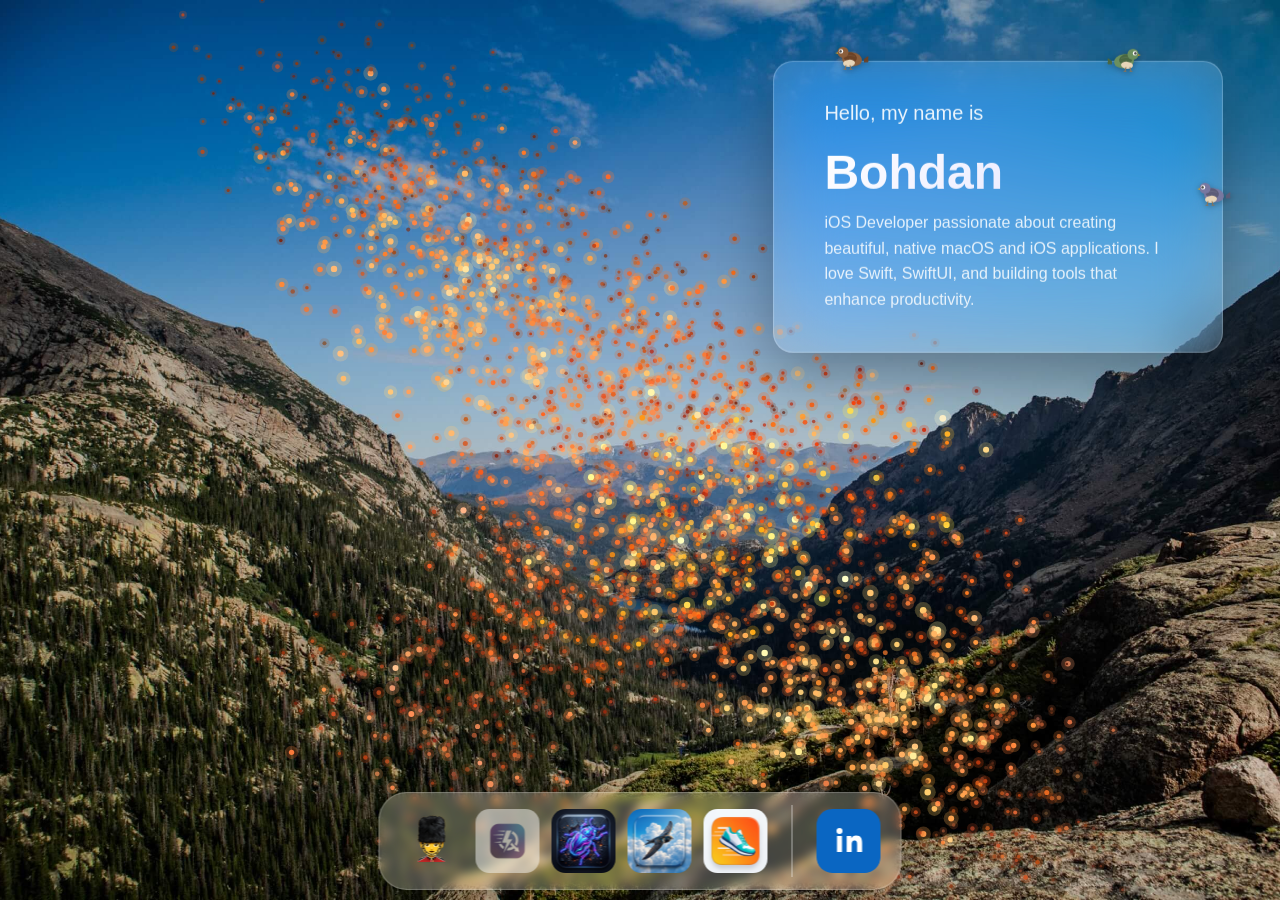
==== commit 5794ad8a: "Removed Done button" ====
--- a/index.html
+++ b/index.html
@@ -127,7 +127,6 @@
                         <button class="window-button maximize" aria-label="Maximize window"></button>
                     </div>
                     <span class="window-title">Bug Squasher — Xcode Debug Console</span>
-                    <button class="mobile-close-btn" aria-label="Done">Done</button>
                 </div>
                 <div class="game-container" id="bugSquasherGame"></div>
             </div>
--- a/styles.css
+++ b/styles.css
@@ -9,6 +9,7 @@
     overflow: hidden;
     width: 100vw;
     height: 100vh;
+    background: url('assets/wallpaper.png') center/cover no-repeat fixed;
 }
 
 /* ============ SKIP LINK ============ */
@@ -130,9 +131,9 @@
     bottom: 10px;
     left: 50%;
     transform: translateX(-50%);
-    background: rgba(255, 255, 255, 0.15);
-    backdrop-filter: blur(30px) saturate(180%);
-    -webkit-backdrop-filter: blur(30px) saturate(180%);
+    background: rgba(255, 255, 255, 0.25);
+    backdrop-filter: blur(5px) saturate(170%);
+    -webkit-backdrop-filter: blur(5px) saturate(170%);
     border-radius: 28px;
     padding: 12px 20px;
     display: flex;
@@ -146,8 +147,8 @@
 .dock-divider {
     width: 1px;
     height: 72px;
-    background: rgba(255, 255, 255, 0.3);
-    margin: 0 4px;
+    background: rgba(255, 255, 255, 0.55);
+    margin: 0 12px;
     align-self: center;
 }
 
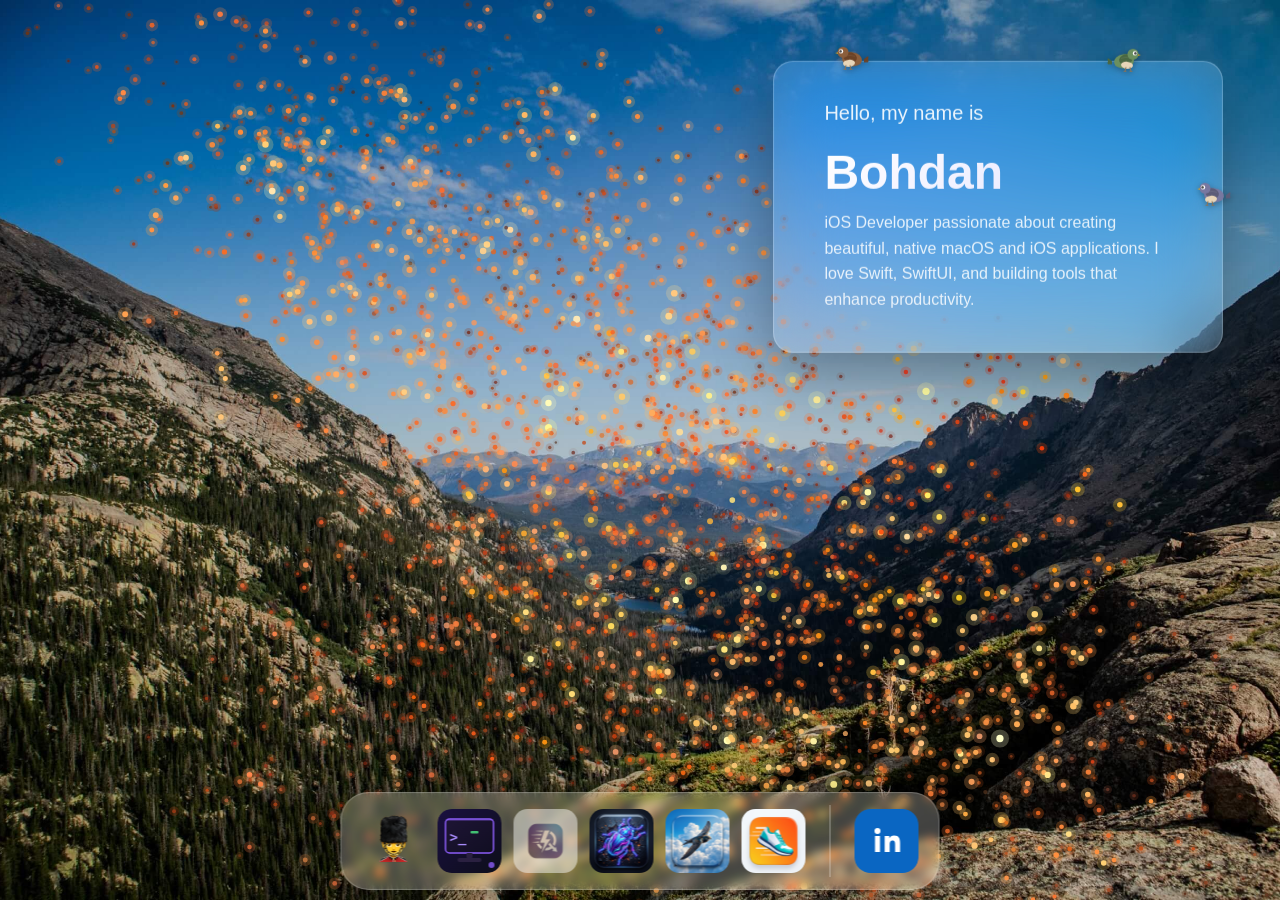
==== commit 6ad1dc0e: "Added scrcpy-generator section" ====
--- a/index.html
+++ b/index.html
@@ -64,6 +64,10 @@
                     id="dockLanguageFlag">
                     <img src="assets/languageflag-icon.png" alt="LanguageFlag" width="64" height="64">
                 </button>
+                <a href="https://bohdan-ios.github.io/scrcpy-command-generator/" target="_blank" rel="noopener"
+                    class="dock-icon" data-tooltip="scrcpy Generator" aria-label="Open scrcpy Command Generator">
+                    <img src="assets/scrcpy-generator-icon.svg" alt="scrcpy Command Generator" width="64" height="64">
+                </a>
                 <button class="dock-icon disabled" data-tooltip="QuickOpenApp (Coming Soon)"
                     aria-label="QuickOpenApp — coming soon" aria-disabled="true">
                     <img src="assets/quickopenapp-icon.png" alt="QuickOpenApp" width="64" height="64">
@@ -195,6 +199,12 @@
                     <img src="assets/languageflag-icon.png" alt="LanguageFlag" width="60" height="60" loading="lazy">
                     <span>LanguageFlag</span>
                 </button>
+                <a href="https://bohdan-ios.github.io/scrcpy-command-generator/" target="_blank" rel="noopener"
+                    class="ios-app-icon" style="text-decoration: none;" aria-label="Open scrcpy Command Generator">
+                    <img src="assets/scrcpy-generator-icon.svg" alt="scrcpy Generator" width="60" height="60"
+                        loading="lazy">
+                    <span>scrcpy Gen</span>
+                </a>
                 <div class="ios-app-icon disabled" aria-disabled="true">
                     <img src="assets/quickopenapp-icon.png" alt="QuickOpenApp" width="60" height="60" loading="lazy">
                     <span>QuickOpenApp</span>
--- a/styles.css
+++ b/styles.css
@@ -147,7 +147,7 @@
 .dock-divider {
     width: 1px;
     height: 72px;
-    background: rgba(255, 255, 255, 0.55);
+    background: rgba(255, 255, 255, 0.41);
     margin: 0 12px;
     align-self: center;
 }
